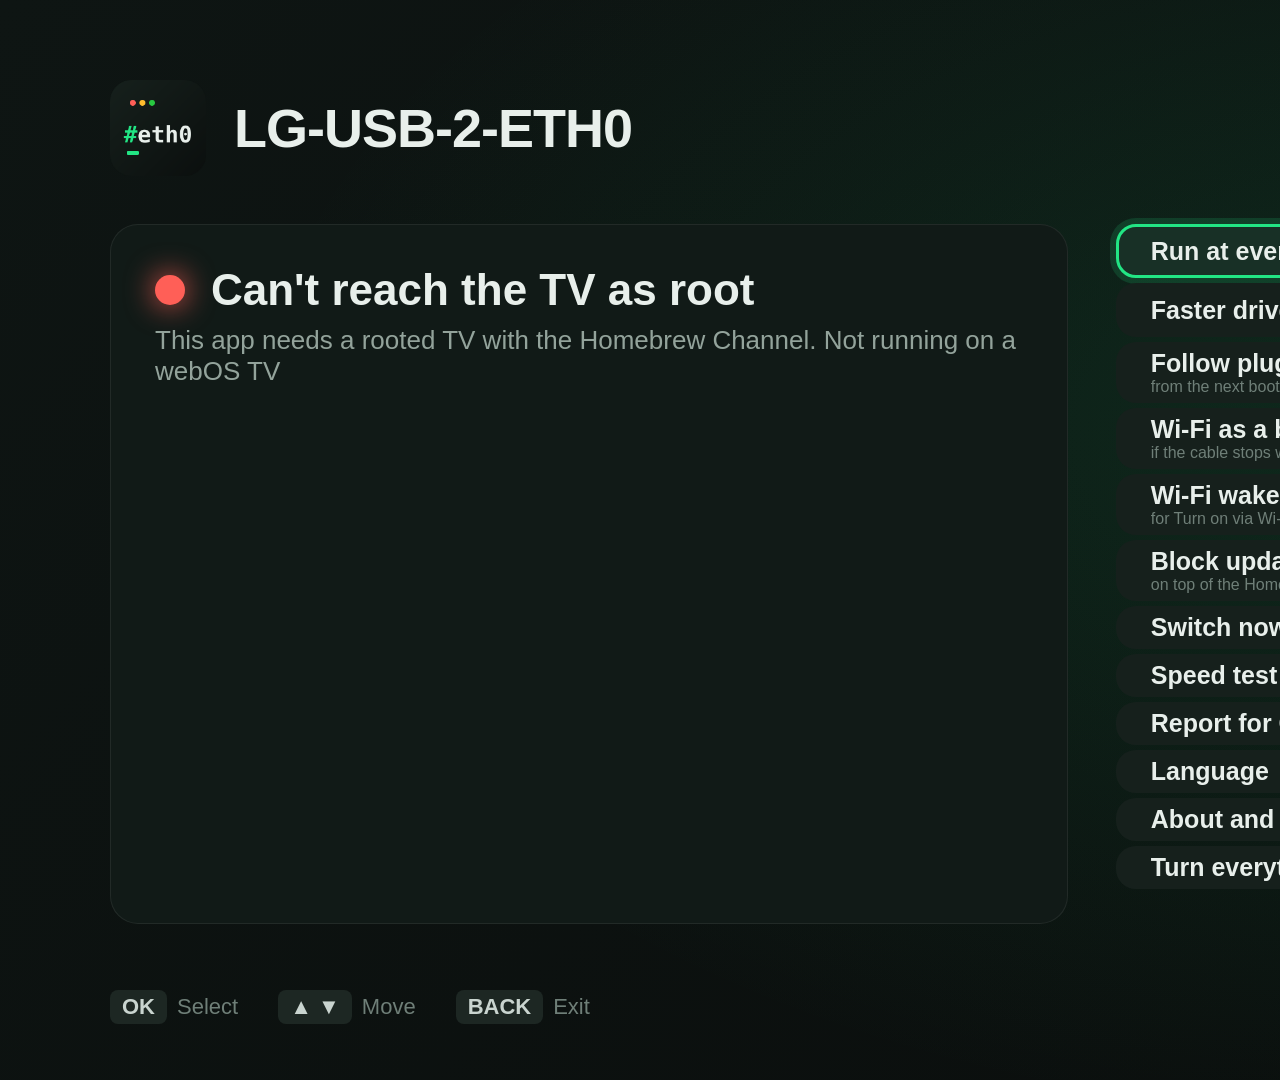
==== webos-app/src/index.html @ 52f6a5f2 "2.11.30: About and licenses in the TV app A new row shows the version, the MIT License, qrcode-gener" ====
<!doctype html>
<html lang="en">
<head>
<meta charset="utf-8">
<title>LG-USB-2-ETH0</title>
<link rel="stylesheet" href="style.css">
</head>
<body>
<div id="app">
  <header>
    <img src="icon160.png" alt="">
    <h1>LG-USB-2-ETH0</h1>
    <span id="meta" class="meta">Loading…</span>
  </header>

  <main>
    <section class="card" id="status">
      <div class="hero"><span id="dot" class="dot dot-wait"></span><b id="headline">Checking the TV…</b></div>
      <div id="subline" class="sub">Reading the network setup.</div>
      <table id="facts"></table>
      <ul id="notes"></ul>
    </section>

    <section class="actions" id="actions">
      <div class="btn btn-update" tabindex="0" data-action="upgrade" style="display:none"><span><span class="upd-title">Upgrade from v1</span><small>replaces the old boot hook, step by step</small></span></div>
      <div class="btn btn-update" tabindex="0" data-action="update" style="display:none"><span><span id="update-title">Update</span><small id="update-hint"></small></span></div>
      <div class="btn" tabindex="0" data-action="boot">Run at every boot <span class="tog" id="tog-boot"></span></div>
      <div class="btn" tabindex="0" data-action="driver"><span>Faster driver<small id="driver-hint"></small></span> <span class="tog" id="tog-driver"></span></div>
      <div class="btn" tabindex="0" data-action="realtek" style="display:none"><span>Realtek mode<small id="realtek-hint">uses the TV's own Realtek driver</small></span> <span class="tog" id="tog-realtek"></span></div>
      <div class="btn" tabindex="0" data-action="drvtest" style="display:none"><span>Test a new driver<small id="drvtest-hint"></small></span></div>
      <div class="btn" tabindex="0" data-action="watch"><span>Follow plug and unplug<small>from the next boot</small></span> <span class="tog" id="tog-watch"></span></div>
      <div class="btn" tabindex="0" data-action="wifi"><span>Wi-Fi as a backup<small>if the cable stops working</small></span> <span class="tog" id="tog-wifi"></span></div>
      <div class="btn" tabindex="0" data-action="wake"><span>Wi-Fi wake in standby<small>for Turn on via Wi-Fi</small></span> <span class="tog" id="tog-wake"></span></div>
      <div class="btn" tabindex="0" data-action="updates"><span>Block updates harder<small id="updates-hint">on top of the Homebrew Channel's block</small></span> <span class="tog" id="tog-updates"></span></div>
      <div class="btn" tabindex="0" data-action="apply">Switch now <small>applies without a reboot</small></div>
      <div class="btn" tabindex="0" data-action="speed">Speed test <small>through Cloudflare</small></div>
      <div class="btn" tabindex="0" data-action="report">Report for GitHub <small>shows a QR code</small></div>
      <div class="btn" tabindex="0" data-action="lang">Language <small id="lang-hint"></small></div>
      <div class="btn" tabindex="0" data-action="about">About and licenses <small>free and open source</small></div>
      <div class="btn" tabindex="0" data-action="off">Turn everything off <small>back to the built-in port</small></div>
    </section>
  </main>

  <footer>
    <span><span class="k">OK</span>Select</span>
    <span><span class="k">▲ ▼</span>Move</span>
    <span><span class="k">BACK</span>Exit</span>
    <span class="right">github.com/ohmybahgosh/LG-USB-2-ETH0</span>
  </footer>
</div>

<div id="overlay" class="overlay hidden">
  <div class="panel">
    <div id="overlay-title" class="panel-title"></div>
    <div id="overlay-body" class="panel-body"></div>
    <div id="overlay-hint" class="panel-hint"></div>
  </div>
</div>

<script src="vendor/qrcode.js"></script>
<script src="i18n.js"></script>
<script src="whatsnew.js"></script>
<script src="app.js"></script>
</body>
</html>
---- webos-app/src/style.css ----
/* Laid out for a 1920x1080 TV screen */
* { box-sizing: border-box; }
html, body { margin: 0; width: 1920px; height: 1080px; overflow: hidden; }
body {
  background: radial-gradient(1200px 700px at 75% 40%, rgba(34, 229, 132, .12), transparent),
              linear-gradient(135deg, #0e1513, #0a0d0c);
  color: #e8efeb;
  font-family: "LG Smart UI", "Museo Sans", Inter, "Segoe UI", Helvetica, Arial, sans-serif;
}
.mono, table, .meta, .panel-body pre { font-family: "DejaVu Sans Mono", "Liberation Mono", Menlo, Consolas, monospace; }

#app { padding: 80px 110px; height: 100%; position: relative; }
header { display: flex; align-items: center; }
header img { width: 96px; height: 96px; margin-right: 28px; }
header h1 { font-size: 54px; margin: 0; font-weight: 800; letter-spacing: -1px; }
.meta { margin-left: auto; font-size: 22px; font-weight: 600; color: #6f7f78; }

main { display: flex; margin-top: 48px; }
.card {
  flex: 1.25; margin-right: 48px; background: #111a17; border: 1px solid rgba(255, 255, 255, .07);
  border-radius: 28px; padding: 40px 44px; min-height: 700px;
}
.actions { flex: 1; }

.hero { display: flex; align-items: center; }
.hero b { font-size: 44px; }
.dot { width: 30px; height: 30px; border-radius: 50%; margin-right: 26px; flex: none; }
.dot-ok { background: #22e584; box-shadow: 0 0 30px #22e584; }
.dot-warn { background: #febc2e; box-shadow: 0 0 30px #febc2e; }
.dot-bad { background: #ff5f57; box-shadow: 0 0 30px #ff5f57; }
.dot-wait { background: #6f7f78; }
.sub { color: #93a39b; font-size: 26px; margin: 10px 0 30px; min-height: 34px; }
/* Long messages (some languages run longer) stay inside the card */
.card { max-height: 730px; overflow: hidden; }
/* With problems or tips to show, the facts table tightens to make room */
.card.compact td { padding: 8px 0; }
.card.compact .sub { margin-bottom: 18px; }
.sub { display: -webkit-box; -webkit-box-orient: vertical; -webkit-line-clamp: 5; overflow: hidden; }

table { width: 100%; border-collapse: collapse; font-size: 25px; }
td { padding: 14px 0; border-top: 1px solid rgba(255, 255, 255, .06); vertical-align: top; }
td:first-child { color: #6f7f78; width: 34%; }
.ok { color: #22e584; }
.warn { color: #febc2e; }

#notes { list-style: none; padding: 0; margin: 24px 0 0; color: #93a39b; font-size: 21px; }
#notes li { padding: 0 0 0 26px; margin: 6px 0 12px; position: relative; display: -webkit-box; -webkit-box-orient: vertical; -webkit-line-clamp: 3; overflow: hidden; }
#notes li:before { content: "•"; position: absolute; left: 6px; top: 0; color: #febc2e; }

.btn {
  display: flex; align-items: center; justify-content: space-between;
  font-size: 30px; font-weight: 600; padding: 19px 32px; border-radius: 20px;
  background: #16201c; margin-bottom: 14px; border: 3px solid transparent; outline: none;
}
.btn small { display: block; font-size: 20px; color: #6f7f78; font-weight: 500; margin-top: 4px; }
.btn > small { margin-top: 0; text-align: right; }
.btn:focus, .btn.focus { border-color: #22e584; background: #183026; box-shadow: 0 0 0 6px rgba(34, 229, 132, .15); }
.btn.disabled { opacity: .45; }
.tog { width: 72px; height: 40px; border-radius: 20px; background: #2b3632; position: relative; flex: none; }
.tog:after { content: ""; position: absolute; left: 5px; top: 5px; width: 30px; height: 30px; border-radius: 50%; background: #6f7f78; }
.tog.on { background: #22e584; }
.tog.on:after { left: auto; right: 5px; background: #06140d; }

footer { position: absolute; bottom: 56px; left: 110px; right: 110px; display: flex; color: #6f7f78; font-size: 22px; }
footer > span { margin-right: 40px; }
footer .right { margin: 0 0 0 auto; }
.k { display: inline-block; padding: 4px 12px; border-radius: 8px; background: #1d2723; color: #c9d4cf; margin-right: 10px; font-weight: 700; }

.overlay { position: absolute; left: 0; top: 0; width: 1920px; height: 1080px; background: rgba(5, 8, 7, .82); display: flex; align-items: center; justify-content: center; }
.hidden { display: none; }
.panel { width: 1100px; background: #111a17; border: 1px solid rgba(255, 255, 255, .1); border-radius: 28px; padding: 48px 56px; }
.panel-title { font-size: 38px; font-weight: 800; margin-bottom: 20px; }
.panel-body { font-size: 24px; color: #c9d4cf; }
.panel-body pre { white-space: pre-wrap; word-break: break-word; font-size: 20px; color: #93a39b; max-height: 520px; overflow: hidden; margin: 0; }
.panel-body .qr { display: flex; align-items: center; }
.panel-body .qr svg { width: 480px; height: 480px; background: #fff; border-radius: 16px; margin-right: 44px; flex: none; }
.qr-setup svg { width: 340px !important; height: 340px !important; margin-right: 40px !important; }
.steps { margin: 0; padding-left: 34px; font-size: 23px; }
.steps li { margin-bottom: 16px; }
.panel-body code { color: #22e584; font-size: 21px; word-break: break-all; }
.about p { margin: 0 0 14px; font-size: 22px; }
.setup-scan { color: #6f7f78; font-size: 21px; margin: 18px 0 0; }
.panel-hint { margin-top: 28px; color: #6f7f78; font-size: 22px; }
.spinner { width: 54px; height: 54px; border: 6px solid #2b3632; border-top-color: #22e584; border-radius: 50%; animation: spin 1s linear infinite; display: inline-block; vertical-align: middle; margin-right: 24px; }
@keyframes spin { to { transform: rotate(360deg); } }

/* Speed test */
.speed { display: flex; margin: 10px 0 6px; }
.tile { flex: 1; background: #16201c; border-radius: 22px; padding: 30px 32px; margin-right: 22px; }
.tile:last-child { margin-right: 0; }
.tile small { display: block; font-size: 22px; color: #6f7f78; font-weight: 600; text-transform: uppercase; letter-spacing: 2px; }
.tile b { display: block; font-size: 84px; font-weight: 800; letter-spacing: -2px; margin: 10px 0 0; color: #e8efeb; }
.tile b.wait { color: #2b3632; }
.tile span { font-size: 24px; color: #93a39b; }
.tile.run { box-shadow: inset 0 0 0 3px #22e584; }
.speed-meta { margin-top: 22px; color: #93a39b; font-size: 22px; }
.speed-meta.warn { color: #ffcc66; }

/* Update available */
.btn-update { background: #13261d; box-shadow: inset 0 0 0 2px rgba(34, 229, 132, .35); }
.btn-update #update-title, .btn-update .upd-title { color: #22e584; }

/* Upgrade from v1 walk-through */
.walk { list-style: none; padding: 0; margin: 4px 0 0; }
.walk-h { margin: 14px 0 0; font-size: 19px; font-weight: 700; letter-spacing: 2px; text-transform: uppercase; color: #22e584; }
.walk-h:first-child { margin-top: 0; }
.walk li { position: relative; padding: 10px 0 10px 46px; font-size: 25px; line-height: 1.4; color: #c9d4cf; }
.walk li:before { content: "•"; position: absolute; left: 12px; top: 8px; color: #6f7f78; font-weight: 800; }
.walk li.ok:before { content: "✔"; color: #22e584; }
.walk li.warn:before { content: "!"; color: #febc2e; }
.walk code { font-family: "DejaVu Sans Mono", "Liberation Mono", Menlo, Consolas, monospace; font-size: 21px; color: #93a39b; }
.step-of { display: block; font-size: 20px; font-weight: 700; letter-spacing: 2px; text-transform: uppercase; color: #22e584; margin-bottom: 6px; }
.actions.tight .btn { padding-top: 14px; padding-bottom: 14px; margin-bottom: 11px; }
.actions.tighter .btn { padding-top: 10px; padding-bottom: 10px; margin-bottom: 9px; font-size: 28px; }
.actions.tighter .btn small { font-size: 19px; margin-top: 2px; }
.actions.tightest .btn { padding-top: 6px; padding-bottom: 6px; margin-bottom: 7px; font-size: 26px; }
.actions.tightest .btn small { font-size: 17px; margin-top: 0; }
.actions.squeeze .btn { padding-top: 4px; padding-bottom: 4px; margin-bottom: 5px; font-size: 25px; }
.actions.squeeze .btn small { font-size: 16px; }

/* Earlier speed tests under the result */
.hist { margin-top: 8px; border-collapse: collapse; font-size: 22px; opacity: .85; }
.hist td { padding: 2px 24px 2px 0; }
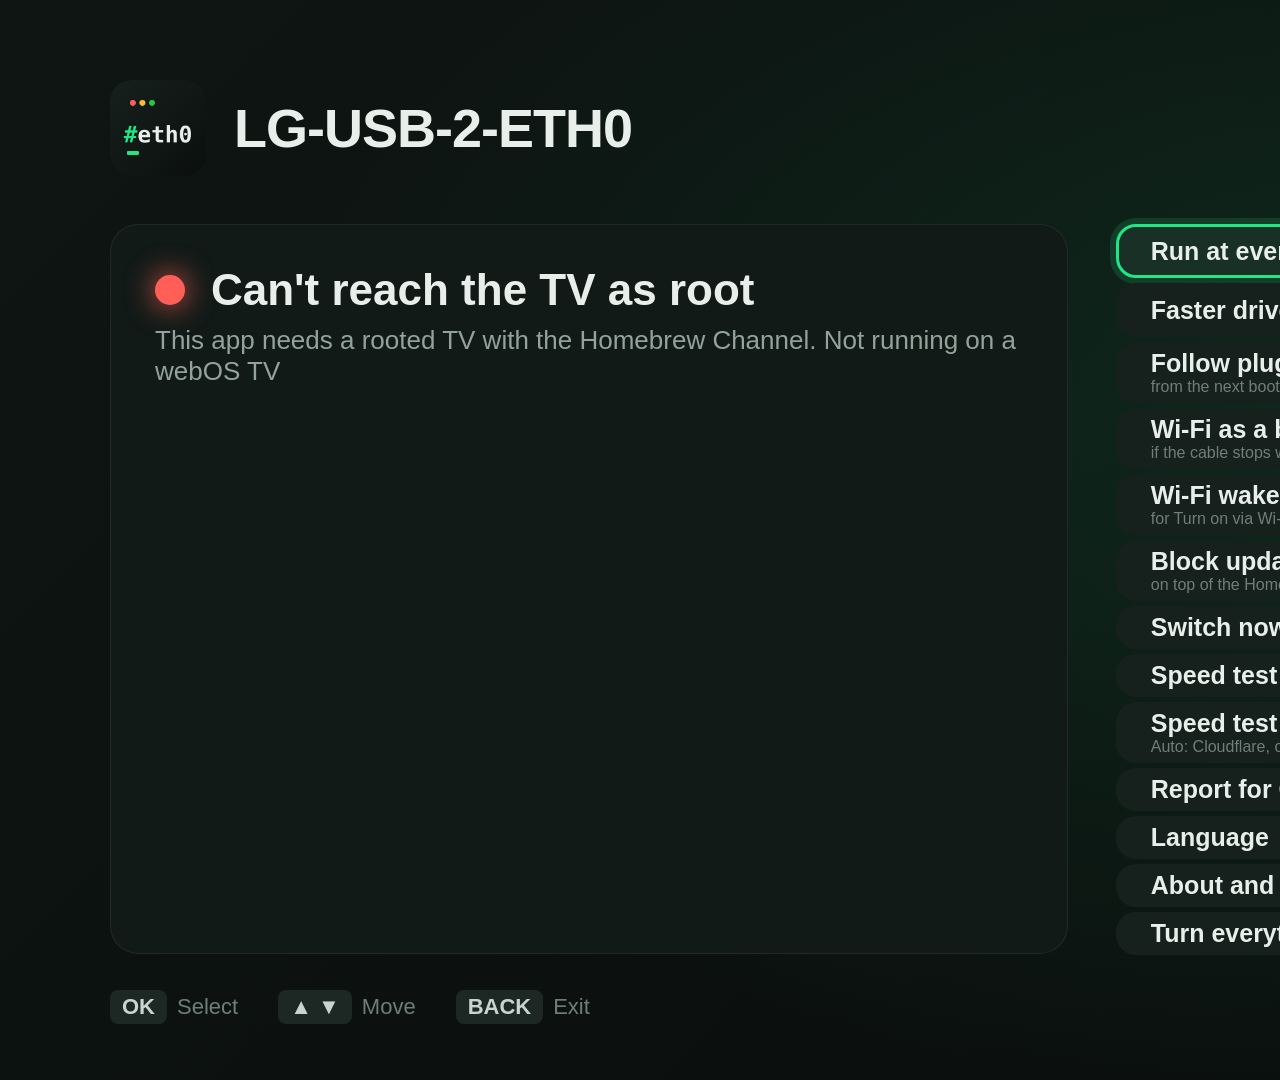
==== commit 81a33f8b: "2.11.35: speed test server choice, works where Cloudflare is blocked Russia cuts connections to Clou" ====
--- a/webos-app/src/index.html
+++ b/webos-app/src/index.html
@@ -29,11 +29,12 @@
       <div class="btn" tabindex="0" data-action="realtek" style="display:none"><span>Realtek mode<small id="realtek-hint">uses the TV's own Realtek driver</small></span> <span class="tog" id="tog-realtek"></span></div>
       <div class="btn" tabindex="0" data-action="drvtest" style="display:none"><span>Test a new driver<small id="drvtest-hint"></small></span></div>
       <div class="btn" tabindex="0" data-action="watch"><span>Follow plug and unplug<small>from the next boot</small></span> <span class="tog" id="tog-watch"></span></div>
-      <div class="btn" tabindex="0" data-action="wifi"><span>Wi-Fi as a backup<small>if the cable stops working</small></span> <span class="tog" id="tog-wifi"></span></div>
+      <div class="btn" tabindex="0" data-action="wifi"><span>Wi-Fi as a backup<small id="wifi-hint">if the cable stops working</small></span> <span class="tog" id="tog-wifi"></span></div>
       <div class="btn" tabindex="0" data-action="wake"><span>Wi-Fi wake in standby<small>for Turn on via Wi-Fi</small></span> <span class="tog" id="tog-wake"></span></div>
       <div class="btn" tabindex="0" data-action="updates"><span>Block updates harder<small id="updates-hint">on top of the Homebrew Channel's block</small></span> <span class="tog" id="tog-updates"></span></div>
       <div class="btn" tabindex="0" data-action="apply">Switch now <small>applies without a reboot</small></div>
-      <div class="btn" tabindex="0" data-action="speed">Speed test <small>through Cloudflare</small></div>
+      <div class="btn" tabindex="0" data-action="speed">Speed test <small>download, upload and latency</small></div>
+      <div class="btn" tabindex="0" data-action="speedsrv"><span>Speed test server<small id="speedsrv-hint">Auto: Cloudflare, or the closest other server</small></span></div>
       <div class="btn" tabindex="0" data-action="report">Report for GitHub <small>shows a QR code</small></div>
       <div class="btn" tabindex="0" data-action="lang">Language <small id="lang-hint"></small></div>
       <div class="btn" tabindex="0" data-action="about">About and licenses <small>free and open source</small></div>
--- a/webos-app/src/style.css
+++ b/webos-app/src/style.css
@@ -118,6 +118,17 @@
 .actions.squeeze .btn { padding-top: 4px; padding-bottom: 4px; margin-bottom: 5px; font-size: 25px; }
 .actions.squeeze .btn small { font-size: 16px; }
 
+/* Speed test server picker: a list that scrolls with the focus */
+.pick-list { max-height: 590px; overflow-y: auto; margin: 0 -14px; padding: 4px 14px; }
+.pick { display: flex; align-items: center; padding: 12px 22px; border-radius: 14px; margin-bottom: 4px; outline: none; }
+.pick span { flex: 1; }
+.pick b { display: block; font-size: 27px; font-weight: 700; color: #e8efeb; }
+.pick small { display: block; font-size: 19px; color: #93a39b; margin-top: 2px; }
+.pick em { font-style: normal; font-size: 23px; color: #93a39b; margin-left: 24px; }
+.pick.chosen b:after { content: "  \2714"; color: #22e584; }
+.pick.bad b, .pick.bad em, .pick.bad small { color: #6f7f78; }
+.pick:focus { background: #1d2a25; box-shadow: inset 0 0 0 3px #22e584; }
+
 /* Earlier speed tests under the result */
 .hist { margin-top: 8px; border-collapse: collapse; font-size: 22px; opacity: .85; }
 .hist td { padding: 2px 24px 2px 0; }
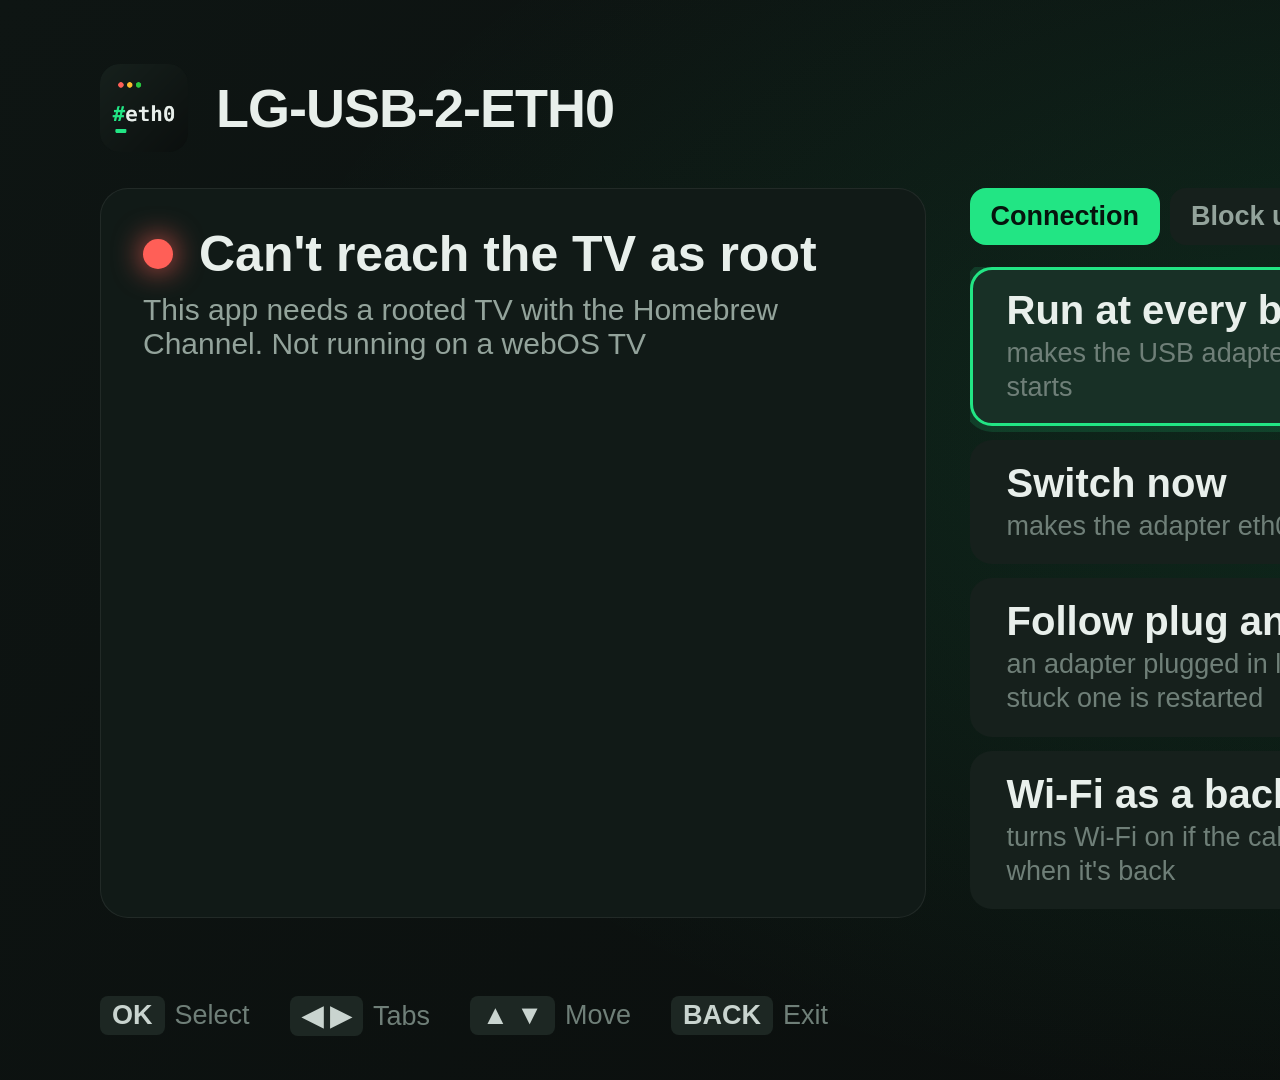
==== commit 03aeed62: "2.11.46: the most complete update block, a tabbed menu and network tools Block updates harder now co" ====
--- a/webos-app/src/index.html
+++ b/webos-app/src/index.html
@@ -22,28 +22,49 @@
     </section>
 
     <section class="actions" id="actions">
-      <div class="btn btn-update" tabindex="0" data-action="upgrade" style="display:none"><span><span class="upd-title">Upgrade from v1</span><small>replaces the old boot hook, step by step</small></span></div>
-      <div class="btn btn-update" tabindex="0" data-action="update" style="display:none"><span><span id="update-title">Update</span><small id="update-hint"></small></span></div>
-      <div class="btn" tabindex="0" data-action="boot">Run at every boot <span class="tog" id="tog-boot"></span></div>
-      <div class="btn" tabindex="0" data-action="driver"><span>Faster driver<small id="driver-hint"></small></span> <span class="tog" id="tog-driver"></span></div>
-      <div class="btn" tabindex="0" data-action="realtek" style="display:none"><span>Realtek mode<small id="realtek-hint">uses the TV's own Realtek driver</small></span> <span class="tog" id="tog-realtek"></span></div>
-      <div class="btn" tabindex="0" data-action="drvtest" style="display:none"><span>Test a new driver<small id="drvtest-hint"></small></span></div>
-      <div class="btn" tabindex="0" data-action="watch"><span>Follow plug and unplug<small>from the next boot</small></span> <span class="tog" id="tog-watch"></span></div>
-      <div class="btn" tabindex="0" data-action="wifi"><span>Wi-Fi as a backup<small id="wifi-hint">if the cable stops working</small></span> <span class="tog" id="tog-wifi"></span></div>
-      <div class="btn" tabindex="0" data-action="wake"><span>Wi-Fi wake in standby<small>for Turn on via Wi-Fi</small></span> <span class="tog" id="tog-wake"></span></div>
-      <div class="btn" tabindex="0" data-action="updates"><span>Block updates harder<small id="updates-hint">on top of the Homebrew Channel's block</small></span> <span class="tog" id="tog-updates"></span></div>
-      <div class="btn" tabindex="0" data-action="apply">Switch now <small>applies without a reboot</small></div>
-      <div class="btn" tabindex="0" data-action="speed">Speed test <small>download, upload and latency</small></div>
-      <div class="btn" tabindex="0" data-action="speedsrv"><span>Speed test server<small id="speedsrv-hint">Auto: Cloudflare, or the closest other server</small></span></div>
-      <div class="btn" tabindex="0" data-action="report">Report for GitHub <small>shows a QR code</small></div>
-      <div class="btn" tabindex="0" data-action="lang">Language <small id="lang-hint"></small></div>
-      <div class="btn" tabindex="0" data-action="about">About and licenses <small>free and open source</small></div>
-      <div class="btn" tabindex="0" data-action="off">Turn everything off <small>back to the built-in port</small></div>
+      <nav class="tabs" id="tabs">
+        <span class="tab" tabindex="0" data-tab="conn">Connection</span>
+        <span class="tab" tabindex="0" data-tab="fw">Block updates</span>
+        <span class="tab" tabindex="0" data-tab="driver">Driver</span>
+        <span class="tab" tabindex="0" data-tab="net">Network</span>
+        <span class="tab" tabindex="0" data-tab="more">More</span>
+      </nav>
+      <div class="rows" id="rows">
+      <div class="btn btn-update" tabindex="0" data-tab="more" data-action="upgrade" style="display:none"><span><span class="upd-title">Upgrade from v1</span><small>replaces the old boot hook, step by step</small></span></div>
+      <div class="btn btn-update" tabindex="0" data-tab="more" data-action="update" style="display:none"><span><span id="update-title">Update</span><small id="update-hint"></small></span></div>
+      <div class="btn" tabindex="0" data-tab="conn" data-action="boot"><span>Run at every boot<small>makes the USB adapter eth0 every time the TV starts</small></span> <span class="tog" id="tog-boot"></span></div>
+      <div class="btn" tabindex="0" data-tab="conn" data-action="apply"><span>Switch now<small>makes the adapter eth0 right away, no reboot needed</small></span></div>
+      <div class="btn" tabindex="0" data-tab="driver" data-action="driver"><span>Faster driver<small id="driver-hint"></small></span> <span class="tog" id="tog-driver"></span></div>
+      <div class="btn" tabindex="0" data-tab="driver" data-action="realtek" style="display:none"><span>Realtek mode<small id="realtek-hint">uses the TV's own Realtek driver</small></span> <span class="tog" id="tog-realtek"></span></div>
+      <div class="btn" tabindex="0" data-tab="driver" data-action="drvtest" style="display:none"><span>Test a new driver<small id="drvtest-hint"></small></span></div>
+      <div class="btn" tabindex="0" data-tab="conn" data-action="watch"><span>Follow plug and unplug<small>an adapter plugged in later becomes eth0, and a stuck one is restarted</small></span> <span class="tog" id="tog-watch"></span></div>
+      <div class="btn" tabindex="0" data-tab="conn" data-action="wifi"><span>Wi-Fi as a backup<small id="wifi-hint">turns Wi-Fi on if the cable stops working, and off when it's back</small></span> <span class="tog" id="tog-wifi"></span></div>
+      <div class="btn" tabindex="0" data-tab="conn" data-action="wake"><span>Wi-Fi wake in standby<small>keeps Turn on via Wi-Fi working in standby with the adapter in</small></span> <span class="tog" id="tog-wake"></span></div>
+      <div class="btn" tabindex="0" data-tab="net" data-action="ipv6" style="display:none"><span>Turn off IPv6<small id="ipv6-hint">for networks where IPv6 is broken</small></span> <span class="tog" id="tog-ipv6"></span></div>
+      <div class="btn" tabindex="0" data-tab="net" data-action="eee" style="display:none"><span>Turn off Energy Efficient Ethernet<small id="eee-hint">for a link that drops for a few seconds</small></span> <span class="tog" id="tog-eee"></span></div>
+      <div class="btn" tabindex="0" data-tab="fw" data-action="updates"><span>Block updates harder<small id="updates-hint">turns off webOS's update check and automatic updates and blocks every LG update server the Homebrew Channel misses, so an update can't remove root for good</small></span> <span class="tog" id="tog-updates"></span></div>
+      <div class="btn" tabindex="0" data-tab="fw" data-action="phone"><span>Block phone app updates<small id="phone-hint">with Block updates harder: stops LG ThinQ on a phone pushing a firmware update straight to the TV, which gets past every server block</small></span> <span class="tog" id="tog-phone"></span></div>
+      <div class="btn" tabindex="0" data-tab="fw" data-action="stopdl"><span>Stop firmware downloads<small id="stopdl-hint">a last line of defense with Block updates harder: cancels a firmware download that gets past the block, with a message on the TV</small></span> <span class="tog" id="tog-stopdl"></span></div>
+      <div class="btn" tabindex="0" data-tab="fw" data-action="remote"><span>Block LG Remote Support<small id="remote-hint">optional, off by default: stops LG's staff pushing a firmware update during a remote support session.  LG support can't connect while it's on</small></span> <span class="tog" id="tog-remote"></span></div>
+      <div class="btn" tabindex="0" data-tab="net" data-action="netcheck"><span>Check connection<small>tests the cable, address, router, DNS and internet one step at a time, and says where it breaks</small></span></div>
+      <div class="btn" tabindex="0" data-tab="net" data-action="speed"><span>Speed test<small>measures download, upload and latency over the TV's connection</small></span></div>
+      <div class="btn" tabindex="0" data-tab="net" data-action="netinfo"><span>Network details<small>the address, router, DNS servers, MAC address and MTU eth0 is using</small></span></div>
+      <div class="btn" tabindex="0" data-tab="net" data-action="traffic"><span>Live traffic<small>how fast data is moving through the adapter and Wi-Fi right now, updated every second</small></span></div>
+      <div class="btn" tabindex="0" data-tab="net" data-action="health"><span>Link health<small id="health-hint">how long the cable link has been up, with its drops and errors</small></span></div>
+      <div class="btn" tabindex="0" data-tab="net" data-action="speedhist" style="display:none"><span>Speed test history<small id="speedhist-hint">your earlier speed tests, with the driver each ran on</small></span></div>
+      <div class="btn" tabindex="0" data-tab="net" data-action="speedsrv"><span>Speed test server<small id="speedsrv-hint">Auto: Cloudflare, or the closest other server</small></span></div>
+      <div class="btn" tabindex="0" data-tab="more" data-action="report"><span>Report for GitHub<small>a QR code that opens a filled-in compatibility report on your phone</small></span></div>
+      <div class="btn" tabindex="0" data-tab="more" data-action="lang"><span>Language<small id="lang-hint"></small></span></div>
+      <div class="btn" tabindex="0" data-tab="more" data-action="about"><span>About and licenses<small>free and open source under the MIT License, with credits</small></span></div>
+      <div class="btn" tabindex="0" data-tab="more" data-action="off"><span>Turn everything off<small>undoes every switch, gives eth0 back to the built-in port, and deletes everything it kept on the TV</small></span></div>
+      </div>
+      <div class="rail" id="rail"><i class="rail-cap up"></i><b class="rail-thumb" id="rail-thumb"></b><i class="rail-cap down"></i></div>
     </section>
   </main>
 
   <footer>
     <span><span class="k">OK</span>Select</span>
+    <span><span class="k">◀ ▶</span>Tabs</span>
     <span><span class="k">▲ ▼</span>Move</span>
     <span><span class="k">BACK</span>Exit</span>
     <span class="right">github.com/ohmybahgosh/LG-USB-2-ETH0</span>
--- a/webos-app/src/style.css
+++ b/webos-app/src/style.css
@@ -117,8 +117,11 @@
 .actions.tightest .btn small { font-size: 17px; margin-top: 0; }
 .actions.squeeze .btn { padding-top: 4px; padding-bottom: 4px; margin-bottom: 5px; font-size: 25px; }
 .actions.squeeze .btn small { font-size: 16px; }
+.actions.cram .btn { padding-top: 2px; padding-bottom: 2px; margin-bottom: 3px; font-size: 24px; }
+.actions.cram .btn small { font-size: 15px; }
 
 /* Speed test server picker: a list that scrolls with the focus */
+.pick-note { margin: 0 0 14px; }
 .pick-list { max-height: 590px; overflow-y: auto; margin: 0 -14px; padding: 4px 14px; }
 .pick { display: flex; align-items: center; padding: 12px 22px; border-radius: 14px; margin-bottom: 4px; outline: none; }
 .pick span { flex: 1; }
@@ -132,3 +135,91 @@
 /* Earlier speed tests under the result */
 .hist { margin-top: 8px; border-collapse: collapse; font-size: 22px; opacity: .85; }
 .hist td { padding: 2px 24px 2px 0; }
+
+/* Big-screen menu: tabs, and text sized to read from the couch (2.11.46) */
+#app { padding: 64px 100px; }
+header img { width: 88px; height: 88px; }
+.meta { font-size: 28px; }
+main { margin-top: 36px; }
+.card { flex: 1; margin-right: 44px; padding: 36px 42px; }
+.actions { flex: 1.15; }
+.hero b { font-size: 50px; }
+.sub { font-size: 30px; }
+table { font-size: 30px; }
+td { padding: 12px 0; }
+#notes { font-size: 26px; }
+.tabs { display: flex; margin-bottom: 22px; }
+.tab { font-size: 30px; font-weight: 700; padding: 12px 24px; border-radius: 16px; color: #93a39b; background: #16201c; margin-right: 12px; position: relative; cursor: pointer; }
+.tab.on { background: #22e584; color: #06140d; }
+.tab.gone { display: none; }
+.tab.news:after { content: ""; position: absolute; top: 8px; right: 8px; width: 14px; height: 14px; border-radius: 50%; background: #febc2e; }
+.btn.off-tab { display: none; }
+.btn { font-size: 40px; padding: 18px 34px; margin-bottom: 14px; border-radius: 22px; }
+.btn small { font-size: 27px; margin-top: 4px; }
+.tog { width: 96px; height: 54px; border-radius: 27px; }
+.tog:after { left: 6px; top: 6px; width: 42px; height: 42px; }
+.tog.on:after { right: 6px; }
+footer { bottom: 44px; left: 100px; right: 100px; font-size: 27px; }
+.panel { width: 1400px; padding: 52px 60px; }
+.panel-title { font-size: 46px; }
+.panel-body { font-size: 31px; line-height: 1.35; }
+.panel-hint { font-size: 27px; }
+.walk li { font-size: 30px; }
+.walk-h { font-size: 23px; }
+.about p { font-size: 27px; }
+.steps { font-size: 28px; }
+td:first-child { width: 38%; }
+.tab { outline: none; border: 3px solid transparent; font-size: 28px; padding: 10px 20px; }
+.tab:focus { border-color: #22e584; box-shadow: 0 0 0 6px rgba(34, 229, 132, .15); }
+.tab.on:focus { border-color: #e8efeb; }
+.tabs { flex-wrap: nowrap; }
+.tab { white-space: nowrap; font-size: 27px; padding: 10px 18px; margin-right: 10px; }
+.tabs.small .tab { font-size: 23px; padding: 10px 13px; margin-right: 8px; }
+.tabs.smaller .tab { font-size: 20px; padding: 9px 10px; margin-right: 6px; }
+.actions, .card { min-width: 0; }
+.tabs { overflow: hidden; }
+/* The open tab's rows scroll with the focus when they don't all fit */
+.rows { max-height: 690px; overflow: hidden; }
+.btn > span { flex: 1; min-width: 0; padding-right: 24px; }
+.btn small { line-height: 1.25; }
+.btn > span.tog { flex: none; padding-right: 0; }
+.rows { position: relative; }
+/* Room to scroll a row right to the top */
+.rows:after { content: ""; display: block; height: 690px; }
+/* Scroll rail: a slim track beside the rows when the open tab has more
+   rows than fit.  The thumb shows which part of the list is on screen and
+   the caps light up on the side that has more. */
+.actions { position: relative; }
+.rows { max-height: 660px; padding-right: 34px; }
+.rail { position: absolute; right: 4px; width: 8px; border-radius: 4px; background: rgba(255, 255, 255, .07); opacity: 0; transition: opacity .3s ease; pointer-events: none; }
+.rail.show { opacity: 1; }
+.rail-thumb { position: absolute; left: 0; right: 0; border-radius: 4px; background: linear-gradient(180deg, #4ff0a2, #22e584); box-shadow: 0 0 14px rgba(34, 229, 132, .55); transition: top .25s ease, height .25s ease; }
+.rail-cap { position: absolute; left: 50%; width: 10px; height: 10px; border: solid rgba(255, 255, 255, .18); border-width: 0 3px 3px 0; transition: border-color .25s ease; }
+.rail-cap.up { top: -22px; transform: translateX(-50%) rotate(-135deg); }
+.rail-cap.down { bottom: -22px; transform: translateX(-50%) rotate(45deg); }
+.rail-cap.lit { border-color: #22e584; }
+
+/* Network tab: details, link health, live traffic, check, history */
+.kv td { padding: 10px 0; }
+.dim { color: #6f7f78; }
+.walk li.bad:before { content: "✕"; color: #ff6b6b; }
+.walk li.bad { color: #ffd6d6; }
+.walk li.skip { color: #56645e; }
+.walk li.skip:before { content: "–"; color: #3b4843; }
+.walk.check li { padding-top: 8px; padding-bottom: 8px; }
+.hist.events { font-size: 26px; margin-top: 6px; }
+.hist.events td:first-child { width: auto; color: #6f7f78; padding-right: 30px; }
+.spark { display: flex; align-items: flex-end; height: 110px; margin-top: 24px; padding: 10px 12px; background: #0d1512; border-radius: 16px; }
+.spark i { flex: 1; margin-right: 4px; background: linear-gradient(180deg, #4ff0a2, #1a9e5c); border-radius: 4px 4px 0 0; min-height: 4px; transition: height .4s ease; }
+.spark i:last-child { margin-right: 0; box-shadow: 0 0 12px rgba(34, 229, 132, .6); }
+.speedhist { font-size: 27px; }
+.speedhist td { padding: 9px 22px 9px 0; border-top: 1px solid rgba(255, 255, 255, .06); white-space: nowrap; }
+.speedhist td:first-child { width: auto; color: #93a39b; }
+.speedhist tr.head td { border-top: 0; font-size: 19px; font-weight: 700; letter-spacing: 2px; text-transform: uppercase; color: #22e584; }
+.speedhist .barcell { width: 40%; }
+.speedhist .bar { display: inline-block; vertical-align: middle; width: calc(100% - 90px); height: 14px; border-radius: 7px; background: rgba(255, 255, 255, .07); margin-right: 16px; overflow: hidden; }
+.speedhist .bar i { display: block; height: 100%; border-radius: 7px; background: linear-gradient(90deg, #1a9e5c, #4ff0a2); }
+.speedhist b { font-weight: 800; color: #e8efeb; }
+.spark i.e { height: 4px; background: rgba(255, 255, 255, .06); box-shadow: none; }
+.kv code { font-size: inherit; font-family: inherit; word-break: normal; }
+.tog.na { opacity: .3; }
